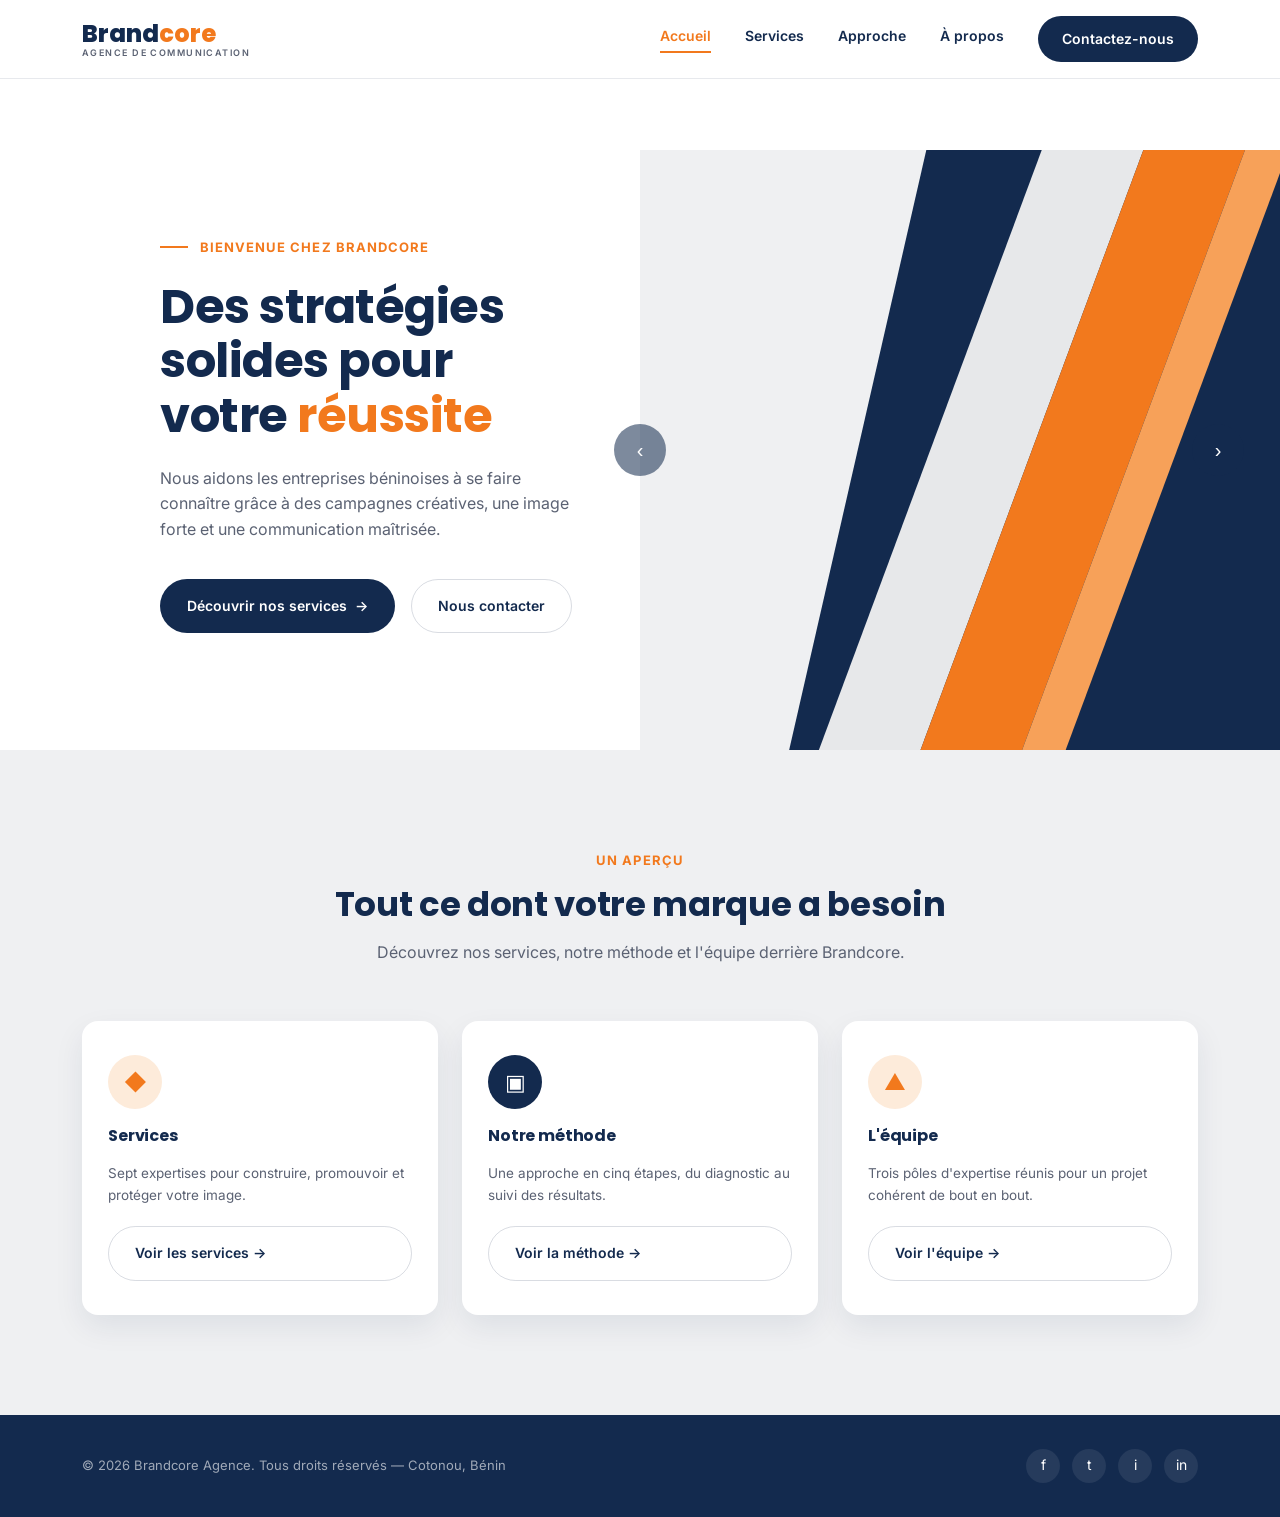
==== index.html @ da3239c2 "Préparer le site pour le déploiement statique" ====
<!DOCTYPE html>
<html lang="fr">
<head>
<meta charset="UTF-8">
<meta name="viewport" content="width=device-width, initial-scale=1.0">
<title>Brandcore — Agence de communication & relations publiques</title>
<meta name="description" content="Brandcore, agence de communication et relations publiques basée à Cotonou. Stratégie, branding, réseaux sociaux, événementiel et gestion de crise.">
<link rel="preconnect" href="https://fonts.googleapis.com">
<link rel="preconnect" href="https://fonts.gstatic.com" crossorigin>
<link href="https://fonts.googleapis.com/css2?family=Poppins:wght@400;500;600;700;800&family=Inter:wght@400;500;600&display=swap" rel="stylesheet">
<link rel="stylesheet" href="style.css">
</head>
<body>

<header>
  <nav>
    <a href="index.html" class="logo-block" style="text-decoration:none;">
      <div class="logo">Brand<span>core</span></div>
      <div class="tagline">Agence de communication</div>
    </a>
    <div class="nav-links" id="navLinks">
      <a href="index.html" class="active">Accueil</a>
      <a href="services.html" class="">Services</a>
      <a href="methode.html" class="">Approche</a>
      <a href="apropos.html" class="">À propos</a>
      <a href="contact.html" class="nav-cta">Contactez-nous</a>
    </div>
    <button class="burger" id="burger" aria-label="Menu"><span></span><span></span><span></span></button>
  </nav>
</header>
<section class="hero" id="accueil">
  <div class="hero-flex">
    <div class="hero-left">
      <div class="hero-left-inner">
        <div class="hero-eyebrow reveal">
          <span class="dash"></span>
          <span class="eyebrow" id="eyebrowText">Bienvenue chez Brandcore</span>
        </div>
        <h1 class="hero-title reveal" id="heroTitle">Des stratégies solides pour votre <em>réussite</em></h1>
        <p class="hero-sub reveal" id="heroSub">Nous aidons les entreprises béninoises à se faire connaître grâce à des campagnes créatives, une image forte et une communication maîtrisée.</p>
        <div class="hero-actions reveal">
          <a href="services.html" class="btn btn-primary">Découvrir nos services <span>→</span></a>
          <a href="contact.html" class="btn btn-ghost">Nous contacter</a>
        </div>
      </div>
    </div>
    <div class="hero-right">
      <div class="hero-graphic-wrap">
        <svg viewBox="0 0 620 700" preserveAspectRatio="xMidYMid slice" xmlns="http://www.w3.org/2000/svg">
          <rect width="620" height="700" fill="#EFF0F2"/>
          <polygon points="230,0 620,0 620,700 70,700" fill="#132A4E"/>
          <polygon points="330,0 400,0 140,700 70,700" fill="#E7E8EA"/>
          <polygon points="400,0 470,0 210,700 140,700" fill="#F2791D"/>
          <polygon points="470,0 500,0 240,700 210,700" fill="#F7A159"/>
        </svg>
      </div>
      <button class="hero-arrow prev" id="prevArrow" aria-label="Précédent">‹</button>
      <button class="hero-arrow next" id="nextArrow" aria-label="Suivant">›</button>
    </div>
  </div>
</section>

<section class="band alt">
  <div class="wrap">
    <div class="section-head center reveal">
      <span class="eyebrow">Un aperçu</span>
      <h2>Tout ce dont votre marque a besoin</h2>
      <p>Découvrez nos services, notre méthode et l'équipe derrière Brandcore.</p>
    </div>
    <div class="services-grid reveal" style="grid-template-columns:repeat(3,1fr);">
      <div class="service-card">
        <div class="service-icon orange">◆</div>
        <h3>Services</h3>
        <p>Sept expertises pour construire, promouvoir et protéger votre image.</p>
        <a href="services.html" class="btn btn-ghost" style="margin-top:6px;">Voir les services →</a>
      </div>
      <div class="service-card">
        <div class="service-icon navy">▣</div>
        <h3>Notre méthode</h3>
        <p>Une approche en cinq étapes, du diagnostic au suivi des résultats.</p>
        <a href="methode.html" class="btn btn-ghost" style="margin-top:6px;">Voir la méthode →</a>
      </div>
      <div class="service-card">
        <div class="service-icon orange">▲</div>
        <h3>L'équipe</h3>
        <p>Trois pôles d'expertise réunis pour un projet cohérent de bout en bout.</p>
        <a href="apropos.html" class="btn btn-ghost" style="margin-top:6px;">Voir l'équipe →</a>
      </div>
    </div>
  </div>
</section>
<footer>
  <div class="wrap">
    <div>© 2026 Brandcore Agence. Tous droits réservés — Cotonou, Bénin</div>
    <div class="socials">
      <a href="#" aria-label="Facebook">f</a>
      <a href="#" aria-label="Twitter">t</a>
      <a href="#" aria-label="Instagram">i</a>
      <a href="#" aria-label="LinkedIn">in</a>
    </div>
  </div>
</footer>
<script>
  const burger = document.getElementById('burger');
  const navLinks = document.getElementById('navLinks');
  burger.addEventListener('click', () => navLinks.classList.toggle('open'));
  navLinks.querySelectorAll('a').forEach(a => a.addEventListener('click', () => navLinks.classList.remove('open')));

  const observer = new IntersectionObserver((entries) => {
    entries.forEach(e => { if(e.isIntersecting){ e.target.classList.add('show'); } });
  }, { threshold: 0.15 });
  document.querySelectorAll('.reveal').forEach(el => observer.observe(el));
</script>
<script>
  const slides = [
    { eyebrow: "Bienvenue chez Brandcore", title: "Des stratégies solides pour votre <em>réussite</em>", sub: "Nous aidons les entreprises béninoises à se faire connaître grâce à des campagnes créatives, une image forte et une communication maîtrisée." },
    { eyebrow: "Notre promesse", title: "Une image forte pour votre <em>croissance</em>", sub: "Du branding à la gestion de crise, nous couvrons tout le cycle de communication de votre entreprise." },
    { eyebrow: "Notre équipe", title: "Trois expertises, un seul <em>objectif</em>", sub: "Technique, commerce et créatif réunis pour livrer des projets cohérents et efficaces." }
  ];
  let slideIndex = 0;
  const eyebrowEl = document.getElementById('eyebrowText');
  const titleEl = document.getElementById('heroTitle');
  const subEl = document.getElementById('heroSub');
  function showSlide(i){
    const s = slides[(i + slides.length) % slides.length];
    eyebrowEl.textContent = s.eyebrow;
    titleEl.innerHTML = s.title;
    subEl.textContent = s.sub;
  }
  document.getElementById('nextArrow').addEventListener('click', () => { slideIndex++; showSlide(slideIndex); });
  document.getElementById('prevArrow').addEventListener('click', () => { slideIndex--; showSlide(slideIndex); });
</script>

</body>
</html>
---- style.css ----
:root{
    --navy:#132A4E;
    --navy-2:#0F2340;
    --orange:#F2791D;
    --orange-light:#F7A159;
    --orange-dim:#C25E10;
    --gray-diag:#EFF0F2;
    --white:#FFFFFF;
    --ink:#132A4E;
    --slate:#5B6273;
    --line: rgba(19,42,78,0.10);
    --line-strong: rgba(19,42,78,0.16);
  }
  *{ margin:0; padding:0; box-sizing:border-box; }
  html{ scroll-behavior:smooth; }
  body{
    font-family:'Inter', sans-serif;
    background:var(--white);
    color:var(--ink);
    line-height:1.6;
    overflow-x:hidden;
  }
  h1,h2,h3,h4{
    font-family:'Poppins', sans-serif;
    font-weight:700;
    letter-spacing:-0.01em;
    color:var(--navy);
  }
  .eyebrow{
    font-size:13px; font-weight:700; letter-spacing:0.08em; text-transform:uppercase;
    color:var(--orange);
  }
  a{ text-decoration:none; color:inherit; }
  img{ max-width:100%; display:block; }
  .wrap{ max-width:1180px; margin:0 auto; padding:0 32px; }
  section{ position:relative; }

  /* ---------- NAV ---------- */
  header{
    position:fixed; top:0; left:0; right:0; z-index:100;
    background:rgba(255,255,255,0.92);
    backdrop-filter:blur(10px);
    border-bottom:1px solid var(--line);
  }
  nav{
    display:flex; align-items:center; justify-content:space-between;
    max-width:1180px; margin:0 auto; padding:16px 32px;
  }
  .logo-block{ display:flex; flex-direction:column; line-height:1; }
  .logo-block .logo{
    font-family:'Poppins', sans-serif;
    font-weight:800; font-size:24px; color:var(--navy);
  }
  .logo-block .logo span{ color:var(--orange); }
  .logo-block .tagline{
    font-size:9px; letter-spacing:0.16em; text-transform:uppercase;
    color:var(--slate); margin-top:2px; font-weight:600;
  }
  .nav-links{ display:flex; gap:34px; align-items:center; }
  .nav-links a{
    font-size:14px; font-weight:600; color:var(--navy);
    transition:color .2s ease; position:relative; padding-bottom:6px;
  }
  .nav-links a:hover{ color:var(--orange); }
  .nav-links a.active{ color:var(--orange); }
  .nav-links a.active::after{
    content:''; position:absolute; left:0; right:0; bottom:0; height:2px; background:var(--orange);
  }
  .nav-cta{
    background:var(--navy); color:var(--white) !important;
    padding:12px 24px; border-radius:30px;
    font-size:13px; font-weight:600;
    transition:background .2s ease; padding-bottom:12px !important;
  }
  .nav-cta::after{ display:none; }
  .nav-cta:hover{ background:var(--orange-dim); color:var(--white); }
  .burger{ display:none; flex-direction:column; gap:5px; cursor:pointer; background:none; border:none; }
  .burger span{ width:22px; height:2px; background:var(--navy); display:block; }

  /* ---------- HERO ---------- */
  .hero{
    background:var(--white);
    color:var(--navy);
    padding:150px 0 0;
    position:relative;
    overflow:hidden;
  }
  .hero-flex{ display:flex; align-items:stretch; min-height:600px; }
  .hero-left{
    flex:0 0 50%; max-width:50%;
    display:flex; flex-direction:column; justify-content:center;
    padding:40px 0 70px 32px;
  }
  .hero-left-inner{ max-width:480px; margin-left:auto; padding-right:60px; }
  .hero-eyebrow{
    display:flex; align-items:center; gap:12px; margin-bottom:22px;
  }
  .hero-eyebrow .dash{ width:28px; height:2px; background:var(--orange); display:block; }
  h1.hero-title{
    font-size:clamp(32px, 4.2vw, 48px);
    line-height:1.14;
    margin-bottom:22px;
    color:var(--navy);
  }
  h1.hero-title em{ font-style:normal; color:var(--orange); }
  .hero-sub{
    font-size:16px; color:var(--slate);
    max-width:460px; margin-bottom:36px;
  }
  .hero-actions{ display:flex; gap:16px; flex-wrap:wrap; }
  .btn{
    display:inline-flex; align-items:center; gap:8px;
    padding:15px 26px; font-size:14px; font-weight:600;
    border-radius:30px; cursor:pointer; transition:all .2s ease;
    border:1px solid transparent;
  }
  .btn-primary{ background:var(--navy); color:var(--white); }
  .btn-primary:hover{ background:var(--orange-dim); }
  .btn-orange{ background:var(--orange); color:var(--white); }
  .btn-orange:hover{ background:var(--orange-dim); }
  .btn-ghost{ border-color:var(--line-strong); color:var(--navy); }
  .btn-ghost:hover{ border-color:var(--navy); background:var(--gray-diag); }

  .hero-right{
    flex:0 0 50%; max-width:50%;
    position:relative;
    overflow:visible;
  }
  .hero-graphic-wrap{
    position:absolute; top:0; bottom:0; left:0; right:-260px;
  }
  .hero-graphic-wrap svg{ width:100%; height:100%; display:block; }
  .hero-arrow{
    position:absolute; top:50%; transform:translateY(-50%);
    width:52px; height:52px; border-radius:50%;
    display:flex; align-items:center; justify-content:center;
    cursor:pointer; border:none; font-size:20px; z-index:5;
    transition:transform .2s ease;
  }
  .hero-arrow:hover{ transform:translateY(-50%) scale(1.08); }
  .hero-arrow.prev{ left:-26px; background:rgba(19,42,78,0.55); color:var(--white); }
  .hero-arrow.next{ right:36px; background:var(--navy); color:var(--white); }

  /* ---------- SECTION HEADERS ---------- */
  .section-head{ max-width:640px; margin-bottom:56px; }
  .section-head.center{ margin-left:auto; margin-right:auto; text-align:center; }
  .section-head .eyebrow{ margin-bottom:14px; display:block; }
  .section-head h2{ font-size:clamp(26px, 3.6vw, 34px); line-height:1.15; }
  .section-head p{ color:var(--slate); margin-top:16px; font-size:16px; }

  .band{ padding:100px 0; }
  .band.alt{ background:var(--gray-diag); }

  /* ---------- SERVICES (icon cards) ---------- */
  .services-grid{
    display:grid; grid-template-columns:repeat(4, 1fr); gap:24px;
  }
  .service-card{
    background:var(--white); padding:34px 26px; border-radius:16px;
    box-shadow:0 12px 30px rgba(19,42,78,0.08);
    display:flex; flex-direction:column; gap:14px;
    transition:transform .25s ease, box-shadow .25s ease;
  }
  .service-card:hover{ transform:translateY(-6px); box-shadow:0 18px 36px rgba(19,42,78,0.12); }
  .service-icon{
    width:54px; height:54px; border-radius:50%;
    display:flex; align-items:center; justify-content:center;
    font-size:22px;
  }
  .service-icon.orange{ background:#FDEBDA; color:var(--orange); }
  .service-icon.navy{ background:var(--navy); color:var(--white); }
  .service-card h3{ font-size:16px; }
  .service-card p{ font-size:13.5px; color:var(--slate); }

  /* ---------- METHODE ---------- */
  .method-list{ display:flex; flex-direction:column; }
  .method-row{
    display:grid; grid-template-columns:120px 1fr 1fr; gap:24px;
    padding:26px 0; border-top:1px solid var(--line);
    align-items:start;
  }
  .method-row:last-child{ border-bottom:1px solid var(--line); }
  .method-row .step{ color:var(--orange); font-weight:700; font-size:13px; letter-spacing:0.06em; text-transform:uppercase; padding-top:4px; }
  .method-row h4{ font-size:16px; margin-bottom:6px; }
  .method-row p{ font-size:14px; color:var(--slate); }
  .method-row .tools{ font-size:13px; color:var(--navy); font-weight:600; }

  /* ---------- TEAM ---------- */
  .team-grid{
    display:grid; grid-template-columns:repeat(3, 1fr); gap:28px;
  }
  .team-card{
    background:var(--navy); color:var(--white);
    border-radius:14px; padding:34px 28px;
    position:relative; overflow:hidden;
  }
  .team-card::before{
    content:''; position:absolute; top:0; right:0; width:70px; height:70px;
    background:var(--orange); clip-path:polygon(100% 0, 0 0, 100% 100%);
  }
  .team-card .num{ color:var(--orange); font-weight:700; font-size:13px; letter-spacing:0.08em; }
  .team-card h3{ color:var(--white); font-size:20px; margin:14px 0 12px; }
  .team-card p{ font-size:14px; color:rgba(255,255,255,0.68); margin-bottom:16px; }
  .team-card ul{ list-style:none; display:flex; flex-direction:column; gap:8px; }
  .team-card ul li{ font-size:13px; color:rgba(255,255,255,0.85); padding-left:14px; position:relative; }
  .team-card ul li::before{
    content:''; position:absolute; left:0; top:8px; width:6px; height:2px; background:var(--orange);
  }

  /* ---------- SPLIT: A PROPOS / CONTACT CTA ---------- */
  .split-section{ display:flex; flex-wrap:wrap; }
  .split-left{
    flex:1 1 50%; position:relative; overflow:hidden; background:var(--navy);
    min-height:520px; display:flex; align-items:center;
  }
  .split-left .graphic-bg{ position:absolute; inset:0; }
  .split-left .graphic-bg svg{ width:100%; height:100%; }
  .about-card{
    position:relative; z-index:2; background:var(--white);
    margin:40px; padding:44px; border-radius:24px; max-width:420px;
    box-shadow:0 20px 50px rgba(0,0,0,0.18);
  }
  .about-card h2{ font-size:clamp(24px,3vw,30px); margin:14px 0 16px; }
  .about-card p{ color:var(--slate); font-size:14.5px; margin-bottom:26px; }
  .split-right{
    flex:1 1 50%; background:var(--navy-2); color:var(--white);
    padding:70px 60px; display:flex; flex-direction:column; justify-content:center; gap:26px;
  }
  .split-right h2{ color:var(--white); font-size:clamp(24px,3vw,30px); }
  .split-right p{ color:rgba(255,255,255,0.7); font-size:14.5px; max-width:420px; }
  .contact-list{ display:flex; flex-direction:column; gap:18px; }
  .contact-list div{ display:flex; align-items:center; gap:14px; font-size:14px; }
  .contact-list .ic{ color:var(--orange); font-size:16px; width:20px; text-align:center; }

  /* ---------- MESSAGE FORM ---------- */
  .msg-band{ background:var(--white); padding:100px 0; }
  .msg-wrap{ display:grid; grid-template-columns:1fr 1fr; gap:70px; align-items:start; }
  form{ display:flex; flex-direction:column; gap:16px; }
  .field{ display:flex; flex-direction:column; gap:8px; }
  .field label{ font-size:12px; text-transform:uppercase; letter-spacing:0.06em; color:var(--slate); font-weight:600; }
  .field input, .field textarea{
    border:1px solid var(--line-strong); background:transparent;
    padding:13px 14px; font-family:'Inter', sans-serif; font-size:14px;
    color:var(--navy); border-radius:8px; resize:vertical;
  }
  .field input:focus, .field textarea:focus{ outline:none; border-color:var(--orange); }
  form .btn-navy-submit{ align-self:flex-start; border:none; margin-top:6px; background:var(--navy); color:var(--white); }
  form .btn-navy-submit:hover{ background:var(--orange-dim); }

  /* ---------- FOOTER ---------- */
  footer{
    background:var(--navy); color:rgba(255,255,255,0.6);
    padding:34px 0; font-size:13px;
  }
  footer .wrap{ display:flex; justify-content:space-between; align-items:center; flex-wrap:wrap; gap:16px; }
  .socials{ display:flex; gap:12px; }
  .socials a{
    width:34px; height:34px; border-radius:50%; background:rgba(255,255,255,0.08);
    display:flex; align-items:center; justify-content:center; color:var(--white);
    font-size:14px; transition:background .2s ease;
  }
  .socials a:hover{ background:var(--orange); }

  .reveal{ opacity:0; transform:translateY(18px); transition:opacity .6s ease, transform .6s ease; }
  .reveal.show{ opacity:1; transform:none; }

  @media (max-width: 900px){
    .hero-flex{ flex-direction:column; min-height:auto; }
    .hero-left{ flex:0 0 auto; max-width:100%; padding:20px 32px 40px; }
    .hero-left-inner{ max-width:100%; margin-left:0; padding-right:0; }
    .hero-right{ flex:0 0 auto; max-width:100%; height:280px; }
    .hero-graphic-wrap{ right:0; }
    .hero-arrow.prev{ left:16px; }
    .hero-arrow.next{ right:16px; }
    .services-grid{ grid-template-columns:repeat(2,1fr); }
    .split-left, .split-right{ flex:1 1 100%; }
    .split-right{ padding:50px 32px; }
    .about-card{ margin:32px; }
    .msg-wrap{ grid-template-columns:1fr; gap:40px; }
  }

  @media (max-width: 860px){
    .nav-links{
      position:fixed; top:70px; left:0; right:0; background:var(--white);
      flex-direction:column; align-items:flex-start; padding:24px 32px; gap:20px;
      border-bottom:1px solid var(--line);
      transform:translateY(-130%); transition:transform .25s ease; z-index:99;
    }
    .nav-links.open{ transform:translateY(0); }
    .burger{ display:flex; }
    .services-grid{ grid-template-columns:1fr; }
    .team-grid{ grid-template-columns:1fr; }
    .method-row{ grid-template-columns:1fr; gap:8px; }
    .band{ padding:60px 0; }
    .msg-band{ padding:60px 0; }
  }
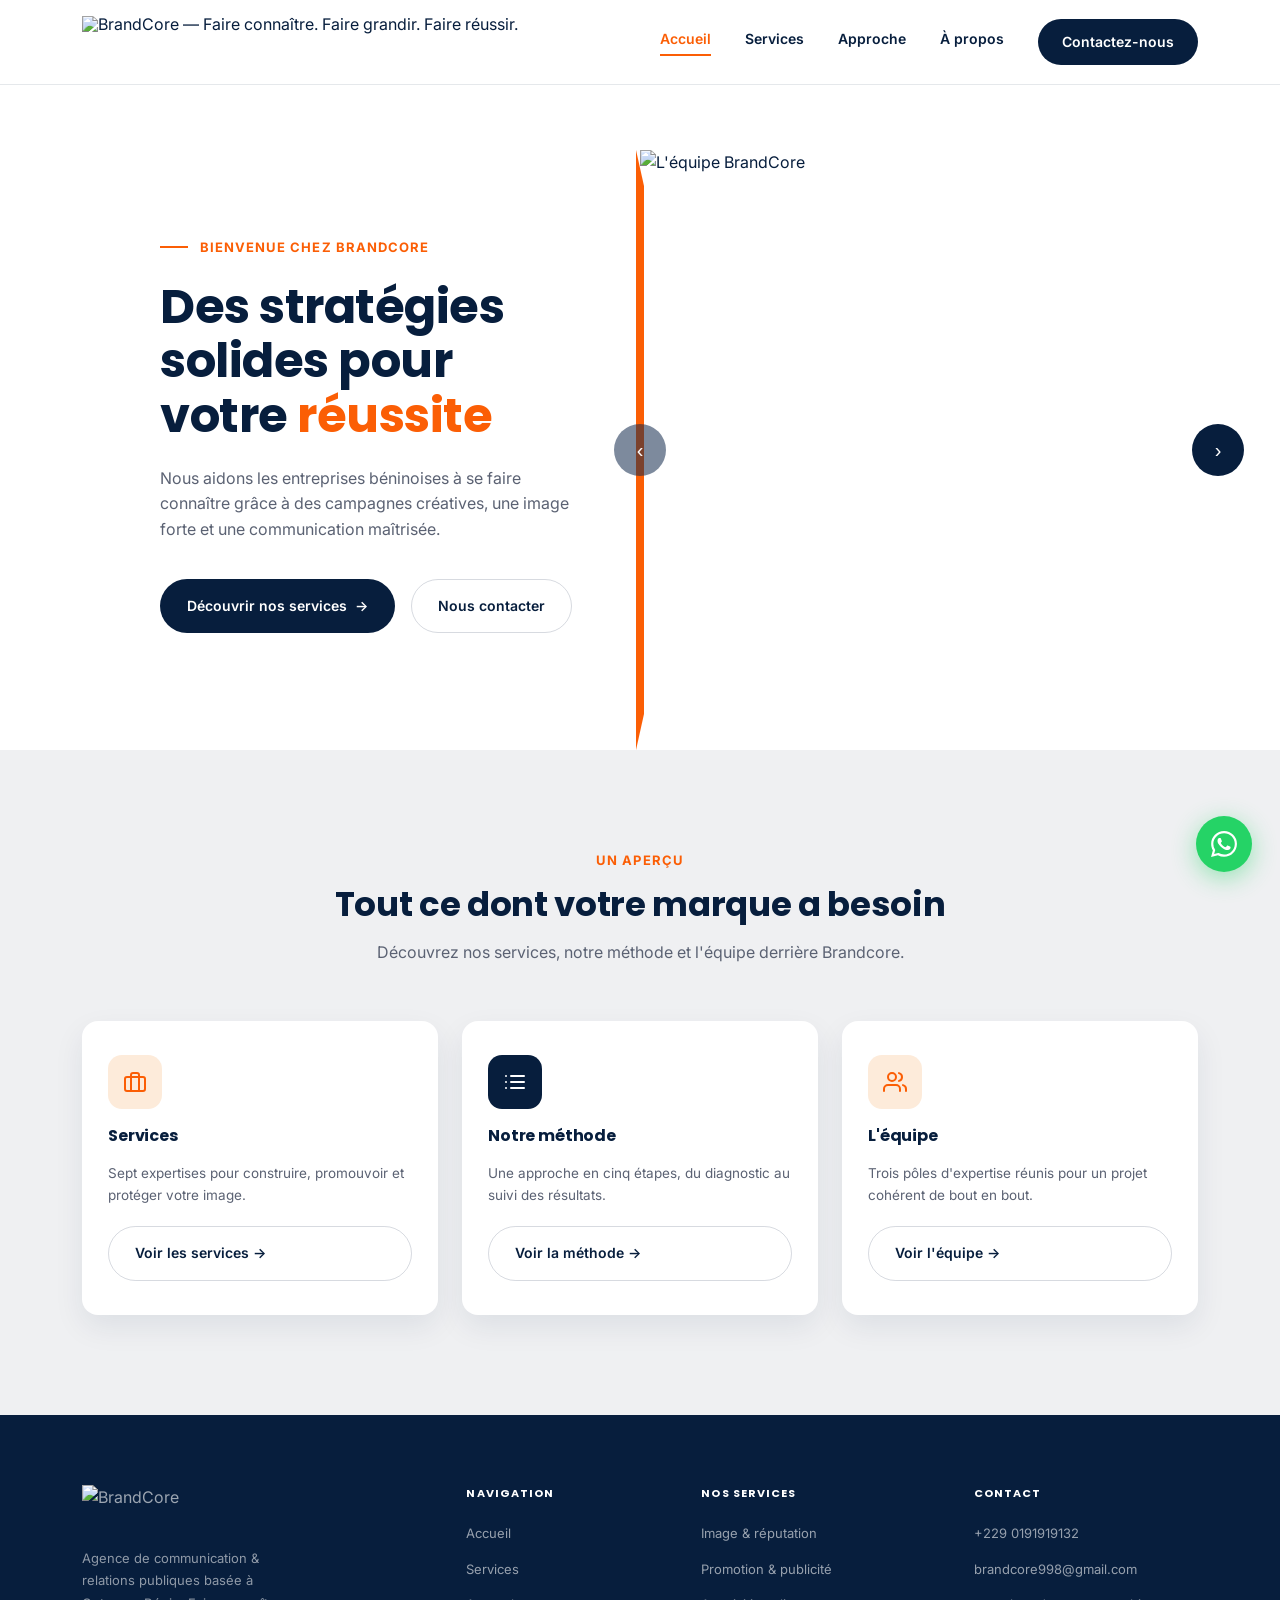
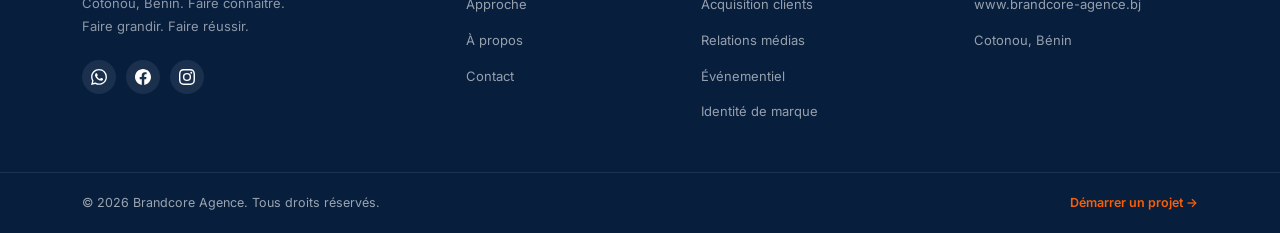
==== commit c2969e3c: "Utiliser la version BrandCore (4) pour le déploiement" ====
--- a/index.html
+++ b/index.html
@@ -8,15 +8,14 @@
 <link rel="preconnect" href="https://fonts.googleapis.com">
 <link rel="preconnect" href="https://fonts.gstatic.com" crossorigin>
 <link href="https://fonts.googleapis.com/css2?family=Poppins:wght@400;500;600;700;800&family=Inter:wght@400;500;600&display=swap" rel="stylesheet">
-<link rel="stylesheet" href="style.css">
+<link rel="stylesheet" href="style.css?v=2">
 </head>
 <body>
 
 <header>
   <nav>
     <a href="index.html" class="logo-block" style="text-decoration:none;">
-      <div class="logo">Brand<span>core</span></div>
-      <div class="tagline">Agence de communication</div>
+      <img src="logo.png" alt="BrandCore — Faire connaître. Faire grandir. Faire réussir." class="nav-logo-img">
     </a>
     <div class="nav-links" id="navLinks">
       <a href="index.html" class="active">Accueil</a>
@@ -46,13 +45,8 @@
     </div>
     <div class="hero-right">
       <div class="hero-graphic-wrap">
-        <svg viewBox="0 0 620 700" preserveAspectRatio="xMidYMid slice" xmlns="http://www.w3.org/2000/svg">
-          <rect width="620" height="700" fill="#EFF0F2"/>
-          <polygon points="230,0 620,0 620,700 70,700" fill="#132A4E"/>
-          <polygon points="330,0 400,0 140,700 70,700" fill="#E7E8EA"/>
-          <polygon points="400,0 470,0 210,700 140,700" fill="#F2791D"/>
-          <polygon points="470,0 500,0 240,700 210,700" fill="#F7A159"/>
-        </svg>
+        <img src="equipe.jpg" alt="L'équipe BrandCore" class="hero-team-photo">
+        <div class="hero-photo-edge"></div>
       </div>
       <button class="hero-arrow prev" id="prevArrow" aria-label="Précédent">‹</button>
       <button class="hero-arrow next" id="nextArrow" aria-label="Suivant">›</button>
@@ -69,19 +63,25 @@
     </div>
     <div class="services-grid reveal" style="grid-template-columns:repeat(3,1fr);">
       <div class="service-card">
-        <div class="service-icon orange">◆</div>
+        <div class="service-icon orange">
+          <svg xmlns="http://www.w3.org/2000/svg" width="24" height="24" viewBox="0 0 24 24" fill="none" stroke="currentColor" stroke-width="2" stroke-linecap="round" stroke-linejoin="round"><rect x="2" y="7" width="20" height="14" rx="2" ry="2"/><path d="M16 21V5a2 2 0 0 0-2-2h-4a2 2 0 0 0-2 2v16"/></svg>
+        </div>
         <h3>Services</h3>
         <p>Sept expertises pour construire, promouvoir et protéger votre image.</p>
         <a href="services.html" class="btn btn-ghost" style="margin-top:6px;">Voir les services →</a>
       </div>
       <div class="service-card">
-        <div class="service-icon navy">▣</div>
+        <div class="service-icon navy">
+          <svg xmlns="http://www.w3.org/2000/svg" width="24" height="24" viewBox="0 0 24 24" fill="none" stroke="currentColor" stroke-width="2" stroke-linecap="round" stroke-linejoin="round"><line x1="8" y1="6" x2="21" y2="6"/><line x1="8" y1="12" x2="21" y2="12"/><line x1="8" y1="18" x2="21" y2="18"/><line x1="3" y1="6" x2="3.01" y2="6"/><line x1="3" y1="12" x2="3.01" y2="12"/><line x1="3" y1="18" x2="3.01" y2="18"/></svg>
+        </div>
         <h3>Notre méthode</h3>
         <p>Une approche en cinq étapes, du diagnostic au suivi des résultats.</p>
         <a href="methode.html" class="btn btn-ghost" style="margin-top:6px;">Voir la méthode →</a>
       </div>
       <div class="service-card">
-        <div class="service-icon orange">▲</div>
+        <div class="service-icon orange">
+          <svg xmlns="http://www.w3.org/2000/svg" width="24" height="24" viewBox="0 0 24 24" fill="none" stroke="currentColor" stroke-width="2" stroke-linecap="round" stroke-linejoin="round"><path d="M17 21v-2a4 4 0 0 0-4-4H5a4 4 0 0 0-4 4v2"/><circle cx="9" cy="7" r="4"/><path d="M23 21v-2a4 4 0 0 0-3-3.87"/><path d="M16 3.13a4 4 0 0 1 0 7.75"/></svg>
+        </div>
         <h3>L'équipe</h3>
         <p>Trois pôles d'expertise réunis pour un projet cohérent de bout en bout.</p>
         <a href="apropos.html" class="btn btn-ghost" style="margin-top:6px;">Voir l'équipe →</a>
@@ -90,13 +90,66 @@
   </div>
 </section>
 <footer>
-  <div class="wrap">
-    <div>© 2026 Brandcore Agence. Tous droits réservés — Cotonou, Bénin</div>
-    <div class="socials">
-      <a href="#" aria-label="Facebook">f</a>
-      <a href="#" aria-label="Twitter">t</a>
-      <a href="#" aria-label="Instagram">i</a>
-      <a href="#" aria-label="LinkedIn">in</a>
+  <div class="footer-main">
+    <div class="wrap">
+      <div class="footer-grid">
+
+        <div class="footer-brand">
+          <img src="logo.png" alt="BrandCore" class="footer-logo">
+          <p class="footer-desc">Agence de communication &amp; relations publiques basée à Cotonou, Bénin. Faire connaître. Faire grandir. Faire réussir.</p>
+          <div class="socials">
+            <a href="https://wa.me/2290191919132" aria-label="WhatsApp" target="_blank" rel="noopener">
+              <svg xmlns="http://www.w3.org/2000/svg" viewBox="0 0 24 24" fill="currentColor" width="16" height="16"><path d="M17.472 14.382c-.297-.149-1.758-.867-2.03-.967-.273-.099-.471-.148-.67.15-.197.297-.767.966-.94 1.164-.173.199-.347.223-.644.075-.297-.15-1.255-.463-2.39-1.475-.883-.788-1.48-1.761-1.653-2.059-.173-.297-.018-.458.13-.606.134-.133.298-.347.446-.52.149-.174.198-.298.298-.497.099-.198.05-.371-.025-.52-.075-.149-.669-1.612-.916-2.207-.242-.579-.487-.5-.669-.51-.173-.008-.371-.01-.57-.01-.198 0-.52.074-.792.372-.272.297-1.04 1.016-1.04 2.479 0 1.462 1.065 2.875 1.213 3.074.149.198 2.096 3.2 5.077 4.487.709.306 1.262.489 1.694.625.712.227 1.36.195 1.871.118.571-.085 1.758-.719 2.006-1.413.248-.694.248-1.289.173-1.413-.074-.124-.272-.198-.57-.347m-5.421 7.403h-.004a9.87 9.87 0 01-5.031-1.378l-.361-.214-3.741.982.998-3.648-.235-.374a9.86 9.86 0 01-1.51-5.26c.001-5.45 4.436-9.884 9.888-9.884 2.64 0 5.122 1.03 6.988 2.898a9.825 9.825 0 012.893 6.994c-.003 5.45-4.437 9.884-9.885 9.884m8.413-18.297A11.815 11.815 0 0012.05 0C5.495 0 .16 5.335.157 11.892c0 2.096.547 4.142 1.588 5.945L.057 24l6.305-1.654a11.882 11.882 0 005.683 1.448h.005c6.554 0 11.89-5.335 11.893-11.893a11.821 11.821 0 00-3.48-8.413z"/></svg>
+            </a>
+            <a href="https://www.facebook.com/profile.php?id=61591853156836" aria-label="Facebook" target="_blank" rel="noopener">
+              <svg xmlns="http://www.w3.org/2000/svg" viewBox="0 0 24 24" fill="currentColor" width="16" height="16"><path d="M24 12.073c0-6.627-5.373-12-12-12s-12 5.373-12 12c0 5.99 4.388 10.954 10.125 11.854v-8.385H7.078v-3.47h3.047V9.43c0-3.007 1.792-4.669 4.533-4.669 1.312 0 2.686.235 2.686.235v2.953H15.83c-1.491 0-1.956.925-1.956 1.874v2.25h3.328l-.532 3.47h-2.796v8.385C19.612 23.027 24 18.062 24 12.073z"/></svg>
+            </a>
+            <a href="https://www.instagram.com/brandcore3?igsh=eTZxMmdkZ2dzeWFv" aria-label="Instagram" target="_blank" rel="noopener">
+              <svg xmlns="http://www.w3.org/2000/svg" viewBox="0 0 24 24" fill="currentColor" width="16" height="16"><path d="M12 2.163c3.204 0 3.584.012 4.85.07 3.252.148 4.771 1.691 4.919 4.919.058 1.265.069 1.645.069 4.849 0 3.205-.012 3.584-.069 4.849-.149 3.225-1.664 4.771-4.919 4.919-1.266.058-1.644.07-4.85.07-3.204 0-3.584-.012-4.849-.07-3.26-.149-4.771-1.699-4.919-4.92-.058-1.265-.07-1.644-.07-4.849 0-3.204.013-3.583.07-4.849.149-3.227 1.664-4.771 4.919-4.919 1.266-.057 1.645-.069 4.849-.069zM12 0C8.741 0 8.333.014 7.053.072 2.695.272.273 2.69.073 7.052.014 8.333 0 8.741 0 12c0 3.259.014 3.668.072 4.948.2 4.358 2.618 6.78 6.98 6.98C8.333 23.986 8.741 24 12 24c3.259 0 3.668-.014 4.948-.072 4.354-.2 6.782-2.618 6.979-6.98.059-1.28.073-1.689.073-4.948 0-3.259-.014-3.667-.072-4.947-.196-4.354-2.617-6.78-6.979-6.98C15.668.014 15.259 0 12 0zm0 5.838a6.162 6.162 0 100 12.324 6.162 6.162 0 000-12.324zM12 16a4 4 0 110-8 4 4 0 010 8zm6.406-11.845a1.44 1.44 0 100 2.881 1.44 1.44 0 000-2.881z"/></svg>
+            </a>
+          </div>
+        </div>
+
+        <div class="footer-col">
+          <h4 class="footer-col-title">Navigation</h4>
+          <ul>
+            <li><a href="index.html">Accueil</a></li>
+            <li><a href="services.html">Services</a></li>
+            <li><a href="methode.html">Approche</a></li>
+            <li><a href="apropos.html">À propos</a></li>
+            <li><a href="contact.html">Contact</a></li>
+          </ul>
+        </div>
+
+        <div class="footer-col">
+          <h4 class="footer-col-title">Nos services</h4>
+          <ul>
+            <li><a href="services.html">Image &amp; réputation</a></li>
+            <li><a href="services.html">Promotion &amp; publicité</a></li>
+            <li><a href="services.html">Acquisition clients</a></li>
+            <li><a href="services.html">Relations médias</a></li>
+            <li><a href="services.html">Événementiel</a></li>
+            <li><a href="services.html">Identité de marque</a></li>
+          </ul>
+        </div>
+
+        <div class="footer-col">
+          <h4 class="footer-col-title">Contact</h4>
+          <ul>
+            <li><a href="tel:+2290191919132">+229 0191919132</a></li>
+            <li><a href="mailto:brandcore998@gmail.com">brandcore998@gmail.com</a></li>
+            <li><a href="https://www.brandcore-agence.bj" target="_blank" rel="noopener">www.brandcore-agence.bj</a></li>
+            <li><span>Cotonou, Bénin</span></li>
+          </ul>
+        </div>
+
+      </div>
+    </div>
+  </div>
+  <div class="footer-bar">
+    <div class="wrap">
+      <span>© 2026 Brandcore Agence. Tous droits réservés.</span>
+      <a href="contact.html">Démarrer un projet →</a>
     </div>
   </div>
 </footer>
@@ -131,5 +184,8 @@
   document.getElementById('prevArrow').addEventListener('click', () => { slideIndex--; showSlide(slideIndex); });
 </script>
 
+<a href="https://wa.me/2290191919132" class="wa-float" target="_blank" rel="noopener" aria-label="Nous écrire sur WhatsApp">
+  <svg xmlns="http://www.w3.org/2000/svg" viewBox="0 0 24 24" fill="currentColor" width="26" height="26"><path d="M17.472 14.382c-.297-.149-1.758-.867-2.03-.967-.273-.099-.471-.148-.67.15-.197.297-.767.966-.94 1.164-.173.199-.347.223-.644.075-.297-.15-1.255-.463-2.39-1.475-.883-.788-1.48-1.761-1.653-2.059-.173-.297-.018-.458.13-.606.134-.133.298-.347.446-.52.149-.174.198-.298.298-.497.099-.198.05-.371-.025-.52-.075-.149-.669-1.612-.916-2.207-.242-.579-.487-.5-.669-.51-.173-.008-.371-.01-.57-.01-.198 0-.52.074-.792.372-.272.297-1.04 1.016-1.04 2.479 0 1.462 1.065 2.875 1.213 3.074.149.198 2.096 3.2 5.077 4.487.709.306 1.262.489 1.694.625.712.227 1.36.195 1.871.118.571-.085 1.758-.719 2.006-1.413.248-.694.248-1.289.173-1.413-.074-.124-.272-.198-.57-.347m-5.421 7.403h-.004a9.87 9.87 0 01-5.031-1.378l-.361-.214-3.741.982.998-3.648-.235-.374a9.86 9.86 0 01-1.51-5.26c.001-5.45 4.436-9.884 9.888-9.884 2.64 0 5.122 1.03 6.988 2.898a9.825 9.825 0 012.893 6.994c-.003 5.45-4.437 9.884-9.885 9.884m8.413-18.297A11.815 11.815 0 0012.05 0C5.495 0 .16 5.335.157 11.892c0 2.096.547 4.142 1.588 5.945L.057 24l6.305-1.654a11.882 11.882 0 005.683 1.448h.005c6.554 0 11.89-5.335 11.893-11.893a11.821 11.821 0 00-3.48-8.413z"/></svg>
+</a>
 </body>
 </html>
--- a/style.css
+++ b/style.css
@@ -1,15 +1,15 @@
 :root{
-    --navy:#132A4E;
-    --navy-2:#0F2340;
-    --orange:#F2791D;
-    --orange-light:#F7A159;
-    --orange-dim:#C25E10;
+    --navy:#071E3D;
+    --navy-2:#050F24;
+    --orange:#FB5E05;
+    --orange-light:#FF8A3D;
+    --orange-dim:#C94903;
     --gray-diag:#EFF0F2;
     --white:#FFFFFF;
-    --ink:#132A4E;
+    --ink:#071E3D;
     --slate:#5B6273;
-    --line: rgba(19,42,78,0.10);
-    --line-strong: rgba(19,42,78,0.16);
+    --line: rgba(7,30,61,0.10);
+    --line-strong: rgba(7,30,61,0.16);
   }
   *{ margin:0; padding:0; box-sizing:border-box; }
   html{ scroll-behavior:smooth; }
@@ -163,10 +163,11 @@
   }
   .service-card:hover{ transform:translateY(-6px); box-shadow:0 18px 36px rgba(19,42,78,0.12); }
   .service-icon{
-    width:54px; height:54px; border-radius:50%;
+    width:54px; height:54px; border-radius:14px;
     display:flex; align-items:center; justify-content:center;
-    font-size:22px;
-  }
+    flex-shrink:0;
+  }
+  .service-icon svg{ display:block; }
   .service-icon.orange{ background:#FDEBDA; color:var(--orange); }
   .service-icon.navy{ background:var(--navy); color:var(--white); }
   .service-card h3{ font-size:16px; }
@@ -247,22 +248,191 @@
   form .btn-navy-submit{ align-self:flex-start; border:none; margin-top:6px; background:var(--navy); color:var(--white); }
   form .btn-navy-submit:hover{ background:var(--orange-dim); }
 
-  /* ---------- FOOTER ---------- */
-  footer{
-    background:var(--navy); color:rgba(255,255,255,0.6);
-    padding:34px 0; font-size:13px;
-  }
-  footer .wrap{ display:flex; justify-content:space-between; align-items:center; flex-wrap:wrap; gap:16px; }
-  .socials{ display:flex; gap:12px; }
+  /* ---------- FOOTER ENRICHI ---------- */
+  footer{ background:var(--navy); color:rgba(255,255,255,0.6); }
+  .footer-main{ padding:70px 0 48px; }
+  .footer-grid{
+    display:grid; grid-template-columns:1.8fr 1fr 1.2fr 1.2fr; gap:48px;
+  }
+  .footer-logo{ height:46px; width:auto; margin-bottom:16px; }
+  .footer-desc{
+    font-size:13px; line-height:1.75; max-width:230px;
+    color:rgba(255,255,255,0.55); margin-bottom:22px;
+  }
+  .socials{ display:flex; gap:10px; }
   .socials a{
     width:34px; height:34px; border-radius:50%; background:rgba(255,255,255,0.08);
     display:flex; align-items:center; justify-content:center; color:var(--white);
-    font-size:14px; transition:background .2s ease;
+    transition:background .2s ease;
   }
   .socials a:hover{ background:var(--orange); }
+  .footer-col-title{
+    font-family:'Poppins',sans-serif; font-size:11px; font-weight:700;
+    text-transform:uppercase; letter-spacing:0.1em; color:var(--white);
+    margin-bottom:18px;
+  }
+  .footer-col ul{ list-style:none; display:flex; flex-direction:column; gap:10px; }
+  .footer-col ul li a, .footer-col ul li span{
+    font-size:13px; color:rgba(255,255,255,0.58); transition:color .2s ease;
+  }
+  .footer-col ul li a:hover{ color:var(--orange); }
+  .footer-bar{
+    border-top:1px solid rgba(255,255,255,0.09);
+    padding:20px 0; font-size:12.5px;
+  }
+  .footer-bar .wrap{
+    display:flex; justify-content:space-between; align-items:center; gap:16px; flex-wrap:wrap;
+  }
+  .footer-bar a{ color:var(--orange); font-weight:600; transition:opacity .2s ease; }
+  .footer-bar a:hover{ opacity:0.75; }
+
+  /* ---------- WHATSAPP FLOTTANT ---------- */
+  .wa-float{
+    position:fixed; bottom:28px; right:28px; z-index:200;
+    width:56px; height:56px; border-radius:50%;
+    background:#25D366; color:var(--white);
+    display:flex; align-items:center; justify-content:center;
+    box-shadow:0 6px 24px rgba(37,211,102,0.45);
+    transition:transform .2s ease, box-shadow .2s ease;
+  }
+  .wa-float:hover{ transform:scale(1.1); box-shadow:0 10px 32px rgba(37,211,102,0.55); }
+  .wa-float svg{ display:block; }
 
   .reveal{ opacity:0; transform:translateY(18px); transition:opacity .6s ease, transform .6s ease; }
   .reveal.show{ opacity:1; transform:none; }
+
+  /* ---------- ORGANIGRAMME ---------- */
+  .orgchart{ max-width:960px; margin:0 auto; }
+
+  .org-director-wrap{ display:flex; justify-content:center; }
+  .org-director-card{
+    display:flex; align-items:center; gap:28px;
+    background:var(--navy); border-radius:20px; padding:28px 36px;
+    max-width:560px; width:100%;
+    box-shadow:0 24px 56px rgba(7,30,61,0.22);
+    border:1px solid rgba(255,255,255,0.07);
+  }
+  .org-director-avatar{
+    width:72px; height:72px; border-radius:50%; flex-shrink:0;
+    background:var(--orange);
+    display:flex; align-items:center; justify-content:center;
+    color:var(--white);
+    box-shadow:0 0 0 5px rgba(251,94,5,0.2);
+  }
+  .org-role-badge{
+    font-size:10px; font-weight:700; letter-spacing:0.1em;
+    text-transform:uppercase; color:var(--orange);
+  }
+  .org-director-name{
+    font-family:'Poppins',sans-serif; font-weight:700; font-size:22px;
+    color:var(--white); margin:8px 0 12px;
+  }
+  .org-director-tags{ display:flex; flex-wrap:wrap; gap:6px; }
+  .org-director-tags span{
+    font-size:11px; background:rgba(255,255,255,0.08); color:rgba(255,255,255,0.72);
+    border-radius:20px; padding:4px 12px; border:1px solid rgba(255,255,255,0.1);
+  }
+  .org-tree{
+    display:flex; flex-direction:column; align-items:center;
+    position:relative; height:44px;
+  }
+  .org-tree-v{ width:2px; height:22px; background:var(--orange); }
+  .org-tree-h{
+    position:absolute; bottom:0;
+    left:16.7%; right:16.7%; height:2px; background:var(--orange);
+  }
+  .org-dept-row{ display:grid; grid-template-columns:repeat(3,1fr); gap:24px; }
+  .org-dept-item{ display:flex; flex-direction:column; align-items:center; }
+  .org-dept-v{ width:2px; height:22px; background:var(--orange); }
+  .org-dept-card{
+    width:100%; background:var(--white); border-radius:16px;
+    box-shadow:0 8px 28px rgba(7,30,61,0.09);
+    border:1px solid var(--line); overflow:hidden;
+  }
+  .org-dept-card::before{
+    content:''; display:block; height:3px; background:var(--orange);
+  }
+  .org-dept-header{
+    display:flex; align-items:center; gap:14px;
+    padding:18px 20px 14px; border-bottom:1px solid var(--line);
+  }
+  .org-dept-icon{
+    width:44px; height:44px; border-radius:12px;
+    background:var(--navy); flex-shrink:0;
+    display:flex; align-items:center; justify-content:center; color:var(--white);
+  }
+  .org-dept-role{
+    font-size:10px; font-weight:700; letter-spacing:0.06em;
+    text-transform:uppercase; color:var(--orange); display:block; line-height:1.45;
+  }
+  .org-dept-name{
+    font-family:'Poppins',sans-serif; font-weight:700;
+    font-size:13.5px; color:var(--navy); margin-top:5px;
+  }
+  .org-dept-list{
+    list-style:none; padding:14px 20px;
+    display:flex; flex-direction:column; gap:8px;
+  }
+  .org-dept-list li{
+    font-size:12.5px; color:var(--slate);
+    padding-left:14px; position:relative;
+  }
+  .org-dept-list li::before{
+    content:''; position:absolute; left:0; top:7px;
+    width:6px; height:2px; background:var(--orange);
+  }
+  .org-tagline{
+    text-align:center; margin-top:48px;
+    font-family:'Poppins',sans-serif;
+    font-size:13px; letter-spacing:0.06em; color:var(--navy); font-weight:600;
+  }
+  .org-tagline b{ color:var(--orange); }
+
+  /* ---------- TEAM CONTACT CARDS ---------- */
+  .team-contact-grid{
+    display:grid; grid-template-columns:repeat(4,1fr); gap:24px;
+  }
+  .team-contact-card{
+    background:var(--white); border-radius:16px;
+    box-shadow:0 8px 28px rgba(7,30,61,0.09);
+    border:1px solid var(--line); overflow:hidden;
+    display:flex; flex-direction:column;
+    transition:transform .25s ease, box-shadow .25s ease;
+  }
+  .team-contact-card:hover{ transform:translateY(-4px); box-shadow:0 16px 36px rgba(7,30,61,0.13); }
+  .team-contact-card::before{ content:''; display:block; height:3px; background:var(--orange); }
+  .team-contact-header{
+    display:flex; align-items:center; gap:14px;
+    padding:18px 20px 14px; border-bottom:1px solid var(--line);
+  }
+  .team-contact-avatar{
+    width:48px; height:48px; border-radius:12px; flex-shrink:0;
+    display:flex; align-items:center; justify-content:center;
+  }
+  .team-contact-avatar.navy{ background:var(--navy); color:var(--white); }
+  .team-contact-avatar.orange{ background:#FDEBDA; color:var(--orange); }
+  .team-contact-role{
+    font-size:9.5px; font-weight:700; letter-spacing:0.07em;
+    text-transform:uppercase; color:var(--orange); display:block; line-height:1.45;
+  }
+  .team-contact-name{
+    font-family:'Poppins',sans-serif; font-weight:700;
+    font-size:13px; color:var(--navy); margin-top:4px;
+  }
+  .team-contact-list{
+    list-style:none; padding:16px 20px;
+    display:flex; flex-direction:column; gap:10px; flex:1;
+  }
+  .team-contact-list li{
+    display:flex; align-items:center; gap:10px;
+    font-size:12.5px; color:var(--slate);
+  }
+  .team-contact-list li svg{ flex-shrink:0; color:var(--orange); }
+  .team-contact-list li a{
+    color:var(--navy); font-weight:500;
+    transition:color .2s ease; word-break:break-all;
+  }
+  .team-contact-list li a:hover{ color:var(--orange); }
 
   @media (max-width: 900px){
     .hero-flex{ flex-direction:column; min-height:auto; }
@@ -294,3 +464,77 @@
     .band{ padding:60px 0; }
     .msg-band{ padding:60px 0; }
   }
+
+
+/* ---------- ILLUSTRATIONS ---------- */
+.head-with-image{
+  display:flex; align-items:center; gap:48px; flex-wrap:wrap; margin-bottom:56px;
+}
+.head-with-image .section-head{ flex:1 1 320px; margin-bottom:0; }
+.head-with-image img{
+  flex:0 0 260px; max-width:260px; width:100%;
+}
+.mini-illustration{
+  width:64px; height:64px; margin-bottom:14px;
+}
+.about-card-illustration{
+  width:120px; margin-bottom:18px;
+}
+@media (max-width: 700px){
+  .head-with-image{ flex-direction:column; text-align:center; }
+  .head-with-image .section-head{ text-align:center; }
+}
+
+/* ---------- SOCIALS (SVG icons) ---------- */
+.socials a{ font-size:11px; font-weight:700; letter-spacing:0.02em; }
+.socials a svg{ display:block; }
+
+.contact-socials{
+  display:flex; gap:12px; margin-top:22px;
+}
+.contact-socials a{
+  width:38px; height:38px; border-radius:50%; background:rgba(255,255,255,0.10);
+  display:flex; align-items:center; justify-content:center; color:var(--white);
+  transition:background .2s ease;
+}
+.contact-socials a svg{ display:block; }
+.contact-socials a:hover{ background:var(--orange); }
+
+/* ---------- HERO TEAM PHOTO ---------- */
+.hero-team-photo{
+  position: absolute;
+  inset: 0;
+  width: 100%;
+  height: 100%;
+  object-fit: cover;
+  object-position: center top;
+  display: block;
+}
+.hero-photo-edge{
+  position: absolute;
+  top: 0; left: -4px; bottom: 0;
+  width: 8px;
+  background: var(--orange);
+  clip-path: polygon(0 0, 100% 6%, 100% 94%, 0 100%);
+}
+
+/* ---------- CONTACT LIST (clickable items) ---------- */
+.contact-item{
+  display:flex; align-items:center; gap:14px; font-size:14px;
+  color:rgba(255,255,255,0.85); text-decoration:none;
+  transition:color .2s ease;
+}
+.contact-item:hover{ color:var(--orange); }
+.contact-item:hover .ic{ color:var(--orange-light); }
+
+/* ---------- WHITE ACCENTS ---------- */
+.about-card{ border:2px solid var(--white); }
+.team-card{ border:1px solid rgba(255,255,255,0.14); }
+
+/* ---------- REAL LOGO IMAGE (nav) ---------- */
+.nav-logo-img{
+  height:52px; width:auto; display:block;
+}
+@media (max-width: 860px){
+  .nav-logo-img{ height:42px; }
+}
